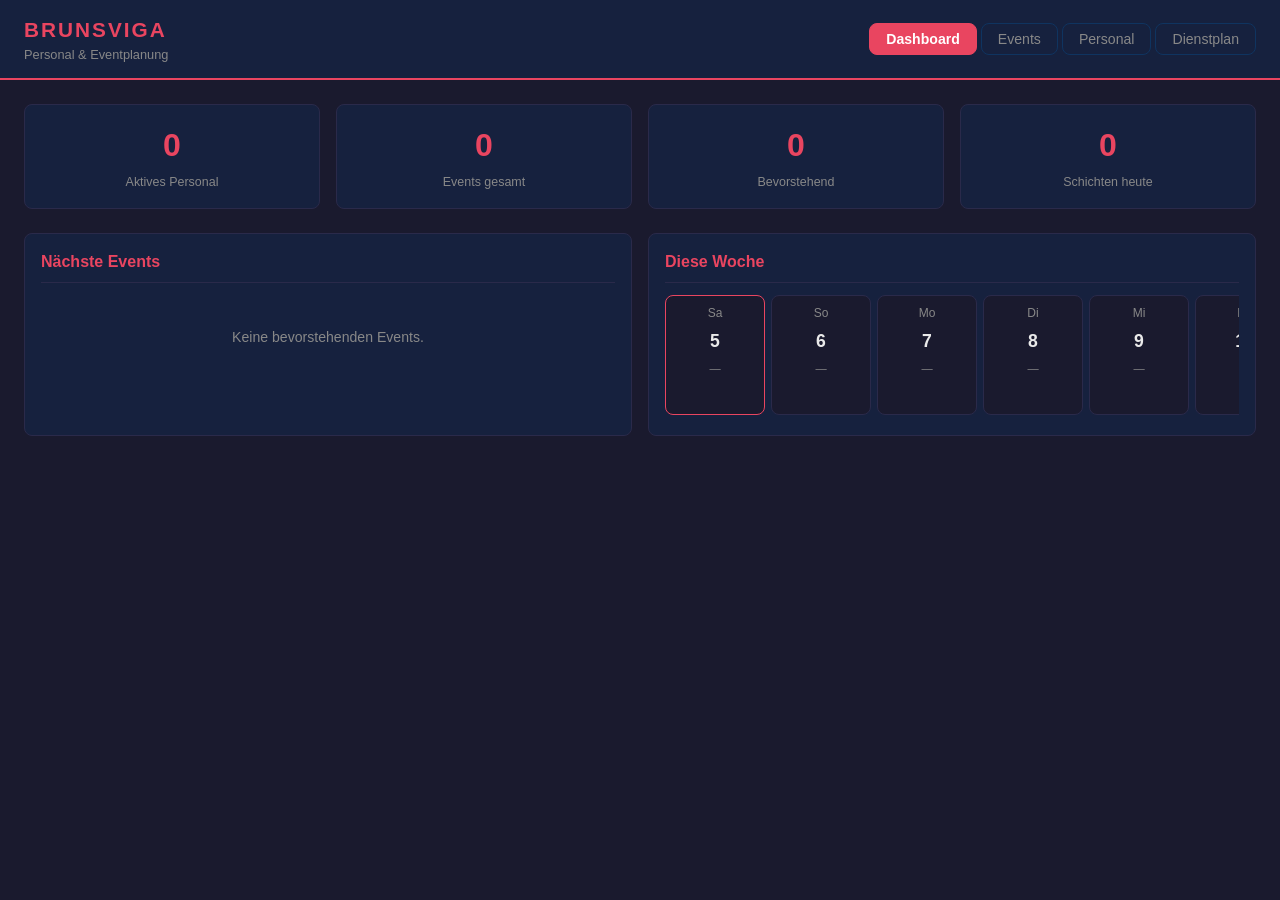
==== index.html @ 2c21cad6 "Initial commit: Brunsviga Dienstplan & Eventplanung Vanilla JS/CSS single-page app mit localStorage-" ====
<!DOCTYPE html>
<html lang="de">
<head>
  <meta charset="UTF-8" />
  <meta name="viewport" content="width=device-width, initial-scale=1.0" />
  <title>Brunsviga — Dienstplanung</title>
  <link rel="stylesheet" href="style.css" />
</head>
<body>
<div id="app">

  <!-- ── Header ── -->
  <header>
    <div>
      <h1>Brunsviga</h1>
      <div class="subtitle">Personal &amp; Eventplanung</div>
    </div>
    <nav>
      <button data-tab="dashboard" class="active">Dashboard</button>
      <button data-tab="events">Events</button>
      <button data-tab="staff">Personal</button>
      <button data-tab="roster">Dienstplan</button>
    </nav>
  </header>

  <main>

    <!-- ══════════════════════════════════════ -->
    <!-- TAB: DASHBOARD                         -->
    <!-- ══════════════════════════════════════ -->
    <div id="tab-dashboard" class="tab-content active">

      <div class="stat-grid">
        <div class="stat">
          <div class="stat-number" id="stat-staff">0</div>
          <div class="stat-label">Aktives Personal</div>
        </div>
        <div class="stat">
          <div class="stat-number" id="stat-events">0</div>
          <div class="stat-label">Events gesamt</div>
        </div>
        <div class="stat">
          <div class="stat-number" id="stat-upcoming">0</div>
          <div class="stat-label">Bevorstehend</div>
        </div>
        <div class="stat">
          <div class="stat-number" id="stat-shifts-today">0</div>
          <div class="stat-label">Schichten heute</div>
        </div>
      </div>

      <div class="grid-2">
        <div class="card">
          <h2>Nächste Events</h2>
          <div class="item-list" id="upcoming-events"></div>
        </div>
        <div class="card">
          <h2>Diese Woche</h2>
          <div class="week-strip" id="week-strip"></div>
        </div>
      </div>
    </div>

    <!-- ══════════════════════════════════════ -->
    <!-- TAB: EVENTS                            -->
    <!-- ══════════════════════════════════════ -->
    <div id="tab-events" class="tab-content">
      <div class="section-header">
        <h2>Events</h2>
        <div style="display:flex;gap:10px;align-items:center">
          <select id="events-filter" onchange="renderEvents()" style="width:auto">
            <option value="upcoming">Bevorstehend</option>
            <option value="all">Alle</option>
            <option value="past">Vergangen</option>
          </select>
          <button class="btn btn-primary" onclick="openEventModal(null)">+ Neues Event</button>
        </div>
      </div>
      <div class="item-list" id="events-list"></div>
    </div>

    <!-- ══════════════════════════════════════ -->
    <!-- TAB: PERSONAL                          -->
    <!-- ══════════════════════════════════════ -->
    <div id="tab-staff" class="tab-content">
      <div class="section-header">
        <h2>Personal</h2>
        <button class="btn btn-primary" onclick="openStaffModal(null)">+ Neue Person</button>
      </div>
      <div class="item-list" id="staff-list"></div>
    </div>

    <!-- ══════════════════════════════════════ -->
    <!-- TAB: DIENSTPLAN                        -->
    <!-- ══════════════════════════════════════ -->
    <div id="tab-roster" class="tab-content">
      <div class="section-header">
        <h2>Dienstplan</h2>
        <div style="display:flex;gap:10px;align-items:center">
          <input type="date" id="roster-date" onchange="renderRoster()" style="width:auto" />
          <button class="btn btn-ghost" onclick="exportRosterCSV()">CSV Export</button>
          <button class="btn btn-primary" onclick="openShiftModal(null)">+ Schicht eintragen</button>
        </div>
      </div>
      <table class="roster-table">
        <thead>
          <tr>
            <th>Name</th>
            <th>Rolle</th>
            <th>Uhrzeit</th>
            <th>Event</th>
            <th>Notiz</th>
            <th></th>
          </tr>
        </thead>
        <tbody id="roster-tbody"></tbody>
      </table>
    </div>

  </main>
</div>

<!-- ══════════════════════════════════════════ -->
<!-- MODAL: Personal anlegen / bearbeiten      -->
<!-- ══════════════════════════════════════════ -->
<div class="modal-overlay" id="staff-modal">
  <div class="modal">
    <h2 id="staff-modal-title">Neues Personal</h2>

    <div class="form-group">
      <label>Name *</label>
      <input type="text" id="sf-name" placeholder="Vorname Nachname" />
    </div>
    <div class="form-row">
      <div class="form-group">
        <label>Hauptrolle</label>
        <select id="sf-role"></select>
      </div>
      <div class="form-group">
        <label>Telefon</label>
        <input type="tel" id="sf-phone" placeholder="+49 …" />
      </div>
    </div>
    <div class="form-group">
      <label>Notizen</label>
      <textarea id="sf-notes" placeholder="Besonderheiten, Verfügbarkeit, …"></textarea>
    </div>
    <div class="form-group" style="flex-direction:row;align-items:center;gap:10px">
      <input type="checkbox" id="sf-active" style="width:auto" checked />
      <label for="sf-active" style="text-transform:none;font-size:0.9rem">Aktiv (im Dienstplan verfügbar)</label>
    </div>

    <div class="btn-row">
      <button class="btn btn-primary" onclick="saveStaffModal()">Speichern</button>
      <button class="btn btn-ghost" onclick="closeModal('staff-modal')">Abbrechen</button>
    </div>
  </div>
</div>

<!-- ══════════════════════════════════════════ -->
<!-- MODAL: Event anlegen / bearbeiten         -->
<!-- ══════════════════════════════════════════ -->
<div class="modal-overlay" id="event-modal">
  <div class="modal">
    <h2 id="event-modal-title">Neues Event</h2>

    <div class="form-group">
      <label>Titel *</label>
      <input type="text" id="ef-title" placeholder="z.B. Kabarettabend mit …" />
    </div>
    <div class="form-row">
      <div class="form-group">
        <label>Datum</label>
        <input type="date" id="ef-date" />
      </div>
      <div class="form-group">
        <label>Typ</label>
        <select id="ef-type"></select>
      </div>
    </div>
    <div class="form-row">
      <div class="form-group">
        <label>Beginn</label>
        <input type="time" id="ef-start" />
      </div>
      <div class="form-group">
        <label>Ende</label>
        <input type="time" id="ef-end" />
      </div>
    </div>
    <div class="form-group">
      <label>Notizen</label>
      <textarea id="ef-notes" placeholder="Infos für das Team, Besonderheiten, …"></textarea>
    </div>

    <div class="form-group">
      <label>Benötigtes Personal</label>
      <div id="required-staff-rows"></div>
      <button class="btn btn-ghost btn-sm mt8" onclick="addRequiredStaffRow()">+ Rolle hinzufügen</button>
    </div>

    <div class="btn-row">
      <button class="btn btn-primary" onclick="saveEventModal()">Speichern</button>
      <button class="btn btn-ghost" onclick="closeModal('event-modal')">Abbrechen</button>
    </div>
  </div>
</div>

<!-- ══════════════════════════════════════════ -->
<!-- MODAL: Besetzung (Staff zuweisen)         -->
<!-- ══════════════════════════════════════════ -->
<div class="modal-overlay" id="assign-modal">
  <div class="modal">
    <h2>Besetzung</h2>
    <div id="assign-event-name" style="color:var(--text-muted);margin-bottom:8px;font-size:0.9rem"></div>
    <div id="assign-required-summary"></div>
    <div class="item-list mt16" id="assign-staff-list"></div>
    <div class="btn-row">
      <button class="btn btn-primary" onclick="saveAssignModal()">Speichern</button>
      <button class="btn btn-ghost" onclick="closeModal('assign-modal')">Abbrechen</button>
    </div>
  </div>
</div>

<!-- ══════════════════════════════════════════ -->
<!-- MODAL: Schicht eintragen / bearbeiten     -->
<!-- ══════════════════════════════════════════ -->
<div class="modal-overlay" id="shift-modal">
  <div class="modal">
    <h2 id="shift-modal-title">Neue Schicht</h2>

    <div class="form-group">
      <label>Person *</label>
      <select id="shf-staff"></select>
    </div>
    <div class="form-row">
      <div class="form-group">
        <label>Datum</label>
        <input type="date" id="shf-date" />
      </div>
      <div class="form-group">
        <label>Rolle</label>
        <select id="shf-role"></select>
      </div>
    </div>
    <div class="form-row">
      <div class="form-group">
        <label>Von</label>
        <input type="time" id="shf-start" />
      </div>
      <div class="form-group">
        <label>Bis</label>
        <input type="time" id="shf-end" />
      </div>
    </div>
    <div class="form-group">
      <label>Verknüpftes Event (optional)</label>
      <select id="shf-event"></select>
    </div>
    <div class="form-group">
      <label>Notiz</label>
      <input type="text" id="shf-notes" placeholder="z.B. bitte früher kommen" />
    </div>

    <div class="btn-row">
      <button class="btn btn-primary" onclick="saveShiftModal()">Speichern</button>
      <button class="btn btn-ghost" onclick="closeModal('shift-modal')">Abbrechen</button>
    </div>
  </div>
</div>

<script src="app.js"></script>
</body>
</html>
---- style.css ----
:root {
  --bg: #1a1a2e;
  --surface: #16213e;
  --surface2: #0f3460;
  --accent: #e94560;
  --accent2: #533483;
  --text: #eaeaea;
  --text-muted: #888;
  --green: #2ecc71;
  --amber: #f39c12;
  --red: #e74c3c;
  --radius: 8px;
  --gap: 16px;
}

* { box-sizing: border-box; margin: 0; padding: 0; }

body {
  font-family: -apple-system, BlinkMacSystemFont, 'Segoe UI', sans-serif;
  background: var(--bg);
  color: var(--text);
  font-size: 15px;
  line-height: 1.5;
}

/* ── Layout ── */
#app { display: flex; flex-direction: column; min-height: 100vh; }

header {
  background: var(--surface);
  padding: 14px 24px;
  display: flex;
  align-items: center;
  gap: 24px;
  border-bottom: 2px solid var(--accent);
}

header h1 {
  font-size: 1.3rem;
  font-weight: 700;
  color: var(--accent);
  letter-spacing: 2px;
  text-transform: uppercase;
}

header .subtitle {
  font-size: 0.8rem;
  color: var(--text-muted);
}

nav {
  display: flex;
  gap: 4px;
  margin-left: auto;
}

nav button {
  background: transparent;
  border: 1px solid var(--surface2);
  color: var(--text-muted);
  padding: 7px 16px;
  border-radius: var(--radius);
  cursor: pointer;
  font-size: 0.88rem;
  transition: all 0.15s;
}

nav button:hover { color: var(--text); border-color: var(--accent2); }
nav button.active {
  background: var(--accent);
  color: #fff;
  border-color: var(--accent);
  font-weight: 600;
}

main { flex: 1; padding: 24px; }

.tab-content { display: none; }
.tab-content.active { display: block; }

/* ── Cards / Grid ── */
.grid-2 {
  display: grid;
  grid-template-columns: 1fr 1fr;
  gap: var(--gap);
}

.grid-3 {
  display: grid;
  grid-template-columns: repeat(3, 1fr);
  gap: var(--gap);
}

.card {
  background: var(--surface);
  border-radius: var(--radius);
  padding: var(--gap);
  border: 1px solid #2a2a4a;
}

.card h2 {
  font-size: 1rem;
  margin-bottom: 12px;
  color: var(--accent);
  border-bottom: 1px solid #2a2a4a;
  padding-bottom: 8px;
}

.card h3 {
  font-size: 0.9rem;
  margin-bottom: 10px;
  color: var(--text);
}

/* ── Forms ── */
.form-group {
  display: flex;
  flex-direction: column;
  gap: 6px;
  margin-bottom: 12px;
}

.form-group label {
  font-size: 0.8rem;
  color: var(--text-muted);
  text-transform: uppercase;
  letter-spacing: 0.5px;
}

input, select, textarea {
  background: var(--bg);
  border: 1px solid #2a2a4a;
  color: var(--text);
  padding: 8px 10px;
  border-radius: var(--radius);
  font-size: 0.9rem;
  font-family: inherit;
  width: 100%;
}

input:focus, select:focus, textarea:focus {
  outline: none;
  border-color: var(--accent2);
}

textarea { resize: vertical; min-height: 60px; }

.form-row {
  display: flex;
  gap: 10px;
}

.form-row .form-group { flex: 1; }

/* ── Buttons ── */
.btn {
  padding: 8px 18px;
  border-radius: var(--radius);
  border: none;
  cursor: pointer;
  font-size: 0.88rem;
  font-weight: 600;
  transition: opacity 0.15s;
}

.btn:hover { opacity: 0.85; }
.btn-primary { background: var(--accent); color: #fff; }
.btn-secondary { background: var(--accent2); color: #fff; }
.btn-ghost {
  background: transparent;
  border: 1px solid #2a2a4a;
  color: var(--text-muted);
}

.btn-ghost:hover { color: var(--text); border-color: var(--accent2); }
.btn-danger { background: var(--red); color: #fff; }
.btn-sm { padding: 4px 10px; font-size: 0.8rem; }

.btn-row {
  display: flex;
  gap: 8px;
  margin-top: 12px;
}

/* ── Lists ── */
.item-list { display: flex; flex-direction: column; gap: 8px; }

.item {
  background: var(--bg);
  border: 1px solid #2a2a4a;
  border-radius: var(--radius);
  padding: 10px 12px;
  display: flex;
  align-items: center;
  gap: 10px;
}

.item:hover { border-color: var(--accent2); }

.item-info { flex: 1; }
.item-title { font-weight: 600; font-size: 0.9rem; }
.item-meta { font-size: 0.78rem; color: var(--text-muted); margin-top: 2px; }

.item-actions { display: flex; gap: 6px; }

/* ── Tags / Badges ── */
.badge {
  display: inline-block;
  padding: 2px 8px;
  border-radius: 99px;
  font-size: 0.72rem;
  font-weight: 600;
  text-transform: uppercase;
  letter-spacing: 0.5px;
}

.badge-green { background: rgba(46,204,113,0.2); color: var(--green); }
.badge-amber { background: rgba(243,156,18,0.2); color: var(--amber); }
.badge-red { background: rgba(231,76,60,0.2); color: var(--red); }
.badge-blue { background: rgba(83,52,131,0.3); color: #a98edd; }
.badge-gray { background: rgba(136,136,136,0.2); color: var(--text-muted); }

/* ── Dashboard stats ── */
.stat-grid {
  display: grid;
  grid-template-columns: repeat(4, 1fr);
  gap: var(--gap);
  margin-bottom: 24px;
}

.stat {
  background: var(--surface);
  border-radius: var(--radius);
  padding: 16px;
  border: 1px solid #2a2a4a;
  text-align: center;
}

.stat-number {
  font-size: 2rem;
  font-weight: 700;
  color: var(--accent);
}

.stat-label {
  font-size: 0.78rem;
  color: var(--text-muted);
  margin-top: 4px;
}

/* ── Calendar strip ── */
.week-strip {
  display: flex;
  gap: 6px;
  overflow-x: auto;
  padding-bottom: 4px;
}

.day-col {
  flex: 0 0 100px;
  background: var(--bg);
  border: 1px solid #2a2a4a;
  border-radius: var(--radius);
  padding: 8px;
  min-height: 120px;
}

.day-col.today { border-color: var(--accent); }

.day-header {
  font-size: 0.75rem;
  color: var(--text-muted);
  text-align: center;
  margin-bottom: 6px;
}

.day-date {
  font-size: 1.1rem;
  font-weight: 700;
  text-align: center;
  margin-bottom: 6px;
}

.day-event {
  background: var(--accent2);
  border-radius: 4px;
  padding: 3px 5px;
  font-size: 0.72rem;
  margin-bottom: 3px;
  cursor: pointer;
  white-space: nowrap;
  overflow: hidden;
  text-overflow: ellipsis;
}

/* ── Modal ── */
.modal-overlay {
  display: none;
  position: fixed;
  inset: 0;
  background: rgba(0,0,0,0.7);
  z-index: 100;
  align-items: center;
  justify-content: center;
}

.modal-overlay.open { display: flex; }

.modal {
  background: var(--surface);
  border-radius: var(--radius);
  padding: 24px;
  width: 520px;
  max-width: 95vw;
  max-height: 85vh;
  overflow-y: auto;
  border: 1px solid var(--accent2);
}

.modal h2 {
  font-size: 1.1rem;
  margin-bottom: 16px;
  color: var(--accent);
}

/* ── Dienstplan table ── */
.roster-table {
  width: 100%;
  border-collapse: collapse;
  font-size: 0.85rem;
}

.roster-table th {
  background: var(--surface2);
  padding: 8px 10px;
  text-align: left;
  font-size: 0.78rem;
  color: var(--text-muted);
  text-transform: uppercase;
}

.roster-table td {
  padding: 8px 10px;
  border-bottom: 1px solid #2a2a4a;
  vertical-align: middle;
}

.roster-table tr:hover td { background: rgba(255,255,255,0.03); }

/* ── Utility ── */
.section-header {
  display: flex;
  align-items: center;
  justify-content: space-between;
  margin-bottom: 16px;
}

.section-header h2 {
  font-size: 1.1rem;
  font-weight: 700;
}

.empty-state {
  text-align: center;
  padding: 32px;
  color: var(--text-muted);
  font-size: 0.88rem;
}

.mt8 { margin-top: 8px; }
.mt16 { margin-top: 16px; }
.mt24 { margin-top: 24px; }
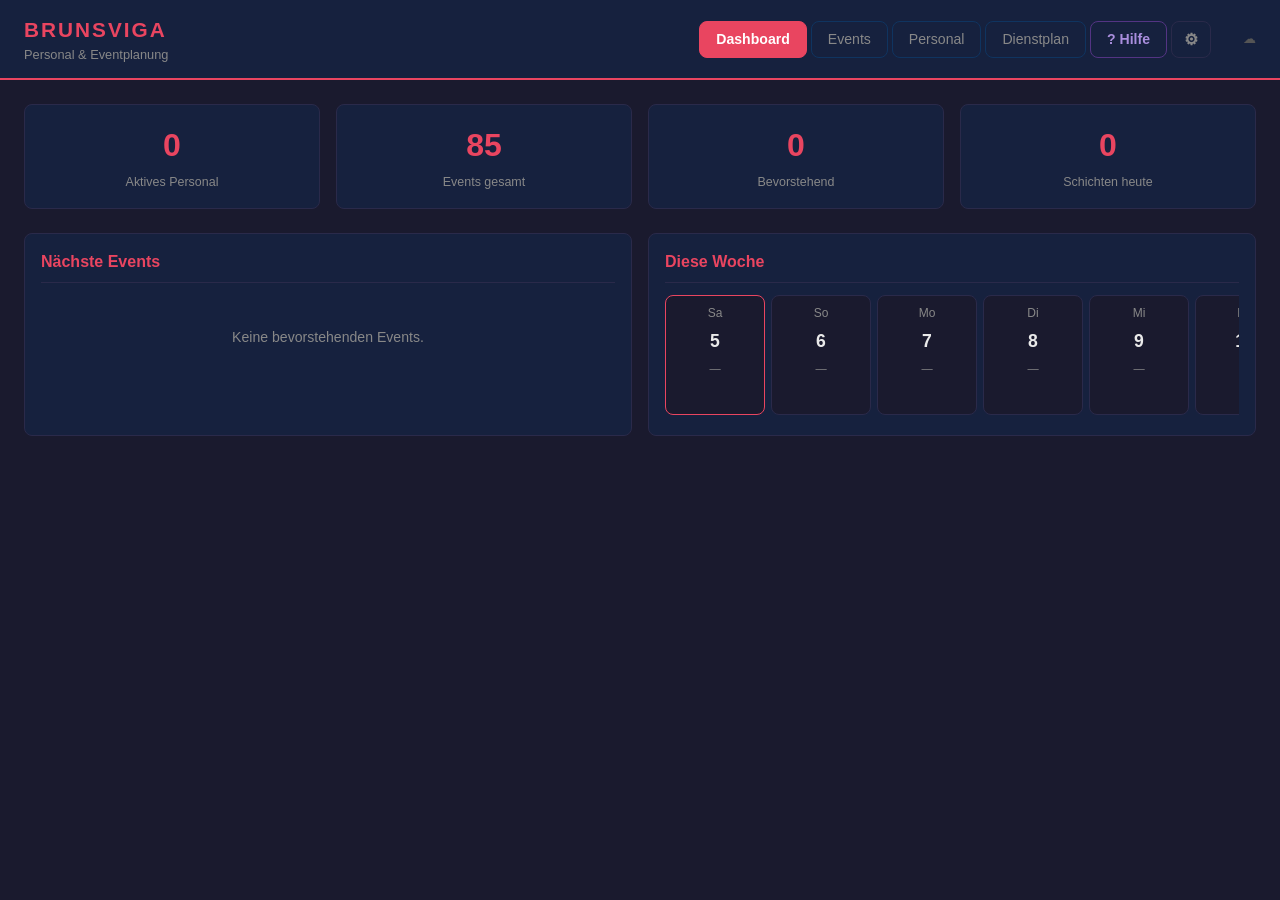
==== commit 406a69e9: "Add Gist-Sync, Anleitung, Passwortschutz, 85 Events voreingetragen - GitHub Gist Auto-Sync bei jedem" ====
--- a/index.html
+++ b/index.html
@@ -20,7 +20,10 @@
       <button data-tab="events">Events</button>
       <button data-tab="staff">Personal</button>
       <button data-tab="roster">Dienstplan</button>
+      <a href="anleitung.html" target="_blank" style="padding:7px 16px;border-radius:8px;border:1px solid #533483;color:#a98edd;text-decoration:none;font-size:0.88rem;font-weight:600">? Hilfe</a>
+      <button class="btn btn-ghost" onclick="openSettingsModal()" title="Cloud-Backup einrichten" style="font-size:1rem;padding:7px 12px">⚙</button>
     </nav>
+    <div id="sync-status" style="font-size:0.8rem;color:#555;white-space:nowrap;margin-left:8px"></div>
   </header>
 
   <main>
@@ -269,6 +272,51 @@
   </div>
 </div>
 
+<!-- ══════════════════════════════════════════ -->
+<!-- MODAL: Einstellungen / Cloud-Backup       -->
+<!-- ══════════════════════════════════════════ -->
+<div class="modal-overlay" id="settings-modal">
+  <div class="modal" style="width:560px">
+    <h2>⚙ Cloud-Backup (GitHub Gist)</h2>
+
+    <p style="font-size:0.88rem;color:#888;margin-bottom:16px">
+      Alle Daten werden bei jedem Speichern automatisch in ein privates GitHub Gist gesichert.
+      So gehen keine Daten verloren — auch wenn du den Browser-Cache leerst oder ein anderes Gerät nutzt.
+    </p>
+
+    <div class="form-group">
+      <label>GitHub Personal Access Token</label>
+      <input type="password" id="cfg-token" placeholder="ghp_xxxxxxxxxxxxxxxxxxxx" autocomplete="off" />
+      <span style="font-size:0.78rem;color:#666;margin-top:4px;display:block">
+        Nur „Gist"-Berechtigung nötig. Token wird nur lokal in diesem Browser gespeichert.
+      </span>
+    </div>
+
+    <div class="form-group">
+      <label>Gist-ID (wird beim ersten Speichern automatisch eingetragen)</label>
+      <input type="text" id="cfg-gist-id" placeholder="Wird automatisch erstellt …" autocomplete="off" />
+      <span style="font-size:0.78rem;color:#666;margin-top:4px;display:block">
+        Um auf einem anderen Gerät dieselben Daten zu nutzen: Token + diese ID dort eingeben.
+      </span>
+    </div>
+
+    <div style="background:#0d0d1a;border-radius:8px;padding:14px;margin:12px 0;font-size:0.82rem;color:#888;line-height:1.7">
+      <strong style="color:#eaeaea;display:block;margin-bottom:6px">Einmalige Einrichtung (5 Minuten):</strong>
+      1. github.com aufrufen → oben rechts auf dein Profilbild klicken → „Settings"<br>
+      2. Ganz unten links: „Developer settings" → „Personal access tokens" → „Tokens (classic)"<br>
+      3. „Generate new token (classic)" → Name z.B. „Brunsviga" → Haken bei <strong style="color:#a98edd">gist</strong> → „Generate"<br>
+      4. Den angezeigten Token kopieren und hier oben einfügen → „Verbinden"
+    </div>
+
+    <div class="btn-row">
+      <button class="btn btn-primary" onclick="saveSettings()">Verbinden &amp; sofort synchronisieren</button>
+      <button class="btn btn-ghost" onclick="closeModal('settings-modal')">Abbrechen</button>
+      <button class="btn btn-danger" onclick="clearSettings()" style="margin-left:auto">Verbindung trennen</button>
+    </div>
+  </div>
+</div>
+
+<script src="seed.js"></script>
 <script src="app.js"></script>
 </body>
 </html>
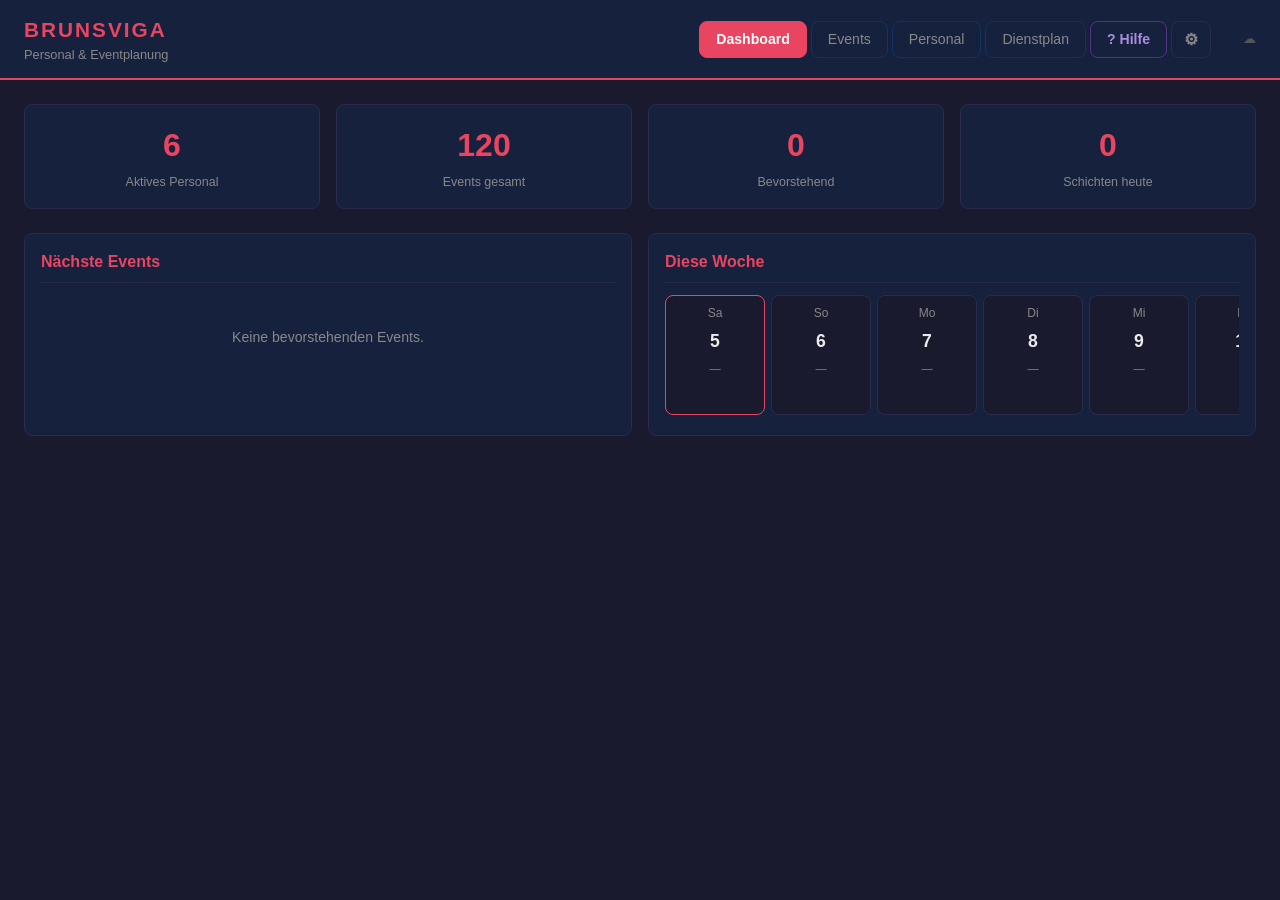
==== commit cbfce587: "feat: enriched views, absence roles, better delete confirmations - Add Krank/Frei/Schule as shift ro" ====
--- a/index.html
+++ b/index.html
@@ -97,27 +97,23 @@
     <!-- TAB: DIENSTPLAN                        -->
     <!-- ══════════════════════════════════════ -->
     <div id="tab-roster" class="tab-content">
-      <div class="section-header">
+      <div class="section-header" style="flex-wrap:wrap;gap:8px">
         <h2>Dienstplan</h2>
-        <div style="display:flex;gap:10px;align-items:center">
-          <input type="date" id="roster-date" onchange="renderRoster()" style="width:auto" />
-          <button class="btn btn-ghost" onclick="exportRosterCSV()">CSV Export</button>
-          <button class="btn btn-primary" onclick="openShiftModal(null)">+ Schicht eintragen</button>
-        </div>
-      </div>
-      <table class="roster-table">
-        <thead>
-          <tr>
-            <th>Name</th>
-            <th>Rolle</th>
-            <th>Uhrzeit</th>
-            <th>Event</th>
-            <th>Notiz</th>
-            <th></th>
-          </tr>
-        </thead>
-        <tbody id="roster-tbody"></tbody>
-      </table>
+        <div style="display:flex;gap:6px;align-items:center;flex-wrap:wrap;margin-left:auto">
+          <div style="display:flex;gap:2px">
+            <button class="btn btn-ghost btn-sm view-btn" data-view="day"   onclick="setRosterView('day')">Tag</button>
+            <button class="btn btn-primary btn-sm view-btn" data-view="week"  onclick="setRosterView('week')">Woche</button>
+            <button class="btn btn-ghost btn-sm view-btn" data-view="month" onclick="setRosterView('month')">Monat</button>
+          </div>
+          <button class="btn btn-ghost btn-sm" onclick="rosterNav(-1)">‹</button>
+          <span id="roster-nav-label" style="font-size:0.85rem;min-width:140px;text-align:center;color:var(--text-muted)"></span>
+          <button class="btn btn-ghost btn-sm" onclick="rosterNav(1)">›</button>
+          <button class="btn btn-ghost btn-sm" onclick="rosterNavToday()">Heute</button>
+          <button class="btn btn-ghost btn-sm" onclick="exportRosterCSV()">CSV</button>
+          <button class="btn btn-primary btn-sm" onclick="openShiftModal(null)">+ Schicht</button>
+        </div>
+      </div>
+      <div id="roster-content"></div>
     </div>
 
   </main>
@@ -190,6 +186,10 @@
         <label>Ende</label>
         <input type="time" id="ef-end" />
       </div>
+    </div>
+    <div class="form-group">
+      <label>Veranstalter</label>
+      <input type="text" id="ef-veranstalter" placeholder="z.B. Brunsviga e.V., Gastveranstalter …" />
     </div>
     <div class="form-group">
       <label>Notizen</label>
@@ -273,47 +273,119 @@
 </div>
 
 <!-- ══════════════════════════════════════════ -->
-<!-- MODAL: Einstellungen / Cloud-Backup       -->
+<!-- MODAL: Einstellungen                      -->
 <!-- ══════════════════════════════════════════ -->
 <div class="modal-overlay" id="settings-modal">
-  <div class="modal" style="width:560px">
-    <h2>⚙ Cloud-Backup (GitHub Gist)</h2>
-
-    <p style="font-size:0.88rem;color:#888;margin-bottom:16px">
-      Alle Daten werden bei jedem Speichern automatisch in ein privates GitHub Gist gesichert.
-      So gehen keine Daten verloren — auch wenn du den Browser-Cache leerst oder ein anderes Gerät nutzt.
-    </p>
-
-    <div class="form-group">
-      <label>GitHub Personal Access Token</label>
-      <input type="password" id="cfg-token" placeholder="ghp_xxxxxxxxxxxxxxxxxxxx" autocomplete="off" />
-      <span style="font-size:0.78rem;color:#666;margin-top:4px;display:block">
-        Nur „Gist"-Berechtigung nötig. Token wird nur lokal in diesem Browser gespeichert.
-      </span>
-    </div>
-
-    <div class="form-group">
-      <label>Gist-ID (wird beim ersten Speichern automatisch eingetragen)</label>
-      <input type="text" id="cfg-gist-id" placeholder="Wird automatisch erstellt …" autocomplete="off" />
-      <span style="font-size:0.78rem;color:#666;margin-top:4px;display:block">
-        Um auf einem anderen Gerät dieselben Daten zu nutzen: Token + diese ID dort eingeben.
-      </span>
-    </div>
-
-    <div style="background:#0d0d1a;border-radius:8px;padding:14px;margin:12px 0;font-size:0.82rem;color:#888;line-height:1.7">
-      <strong style="color:#eaeaea;display:block;margin-bottom:6px">Einmalige Einrichtung (5 Minuten):</strong>
-      1. github.com aufrufen → oben rechts auf dein Profilbild klicken → „Settings"<br>
-      2. Ganz unten links: „Developer settings" → „Personal access tokens" → „Tokens (classic)"<br>
-      3. „Generate new token (classic)" → Name z.B. „Brunsviga" → Haken bei <strong style="color:#a98edd">gist</strong> → „Generate"<br>
-      4. Den angezeigten Token kopieren und hier oben einfügen → „Verbinden"
-    </div>
-
-    <div class="btn-row">
-      <button class="btn btn-primary" onclick="saveSettings()">Verbinden &amp; sofort synchronisieren</button>
-      <button class="btn btn-ghost" onclick="closeModal('settings-modal')">Abbrechen</button>
-      <button class="btn btn-danger" onclick="clearSettings()" style="margin-left:auto">Verbindung trennen</button>
-    </div>
-  </div>
+  <div class="modal" style="width:600px;max-height:88vh">
+
+    <!-- Tabs -->
+    <div style="display:flex;gap:4px;margin-bottom:20px;border-bottom:1px solid #2a2a4a;padding-bottom:12px">
+      <button class="btn btn-primary btn-sm settings-tab active" data-stab="cloud">☁ Cloud-Backup</button>
+      <button class="btn btn-ghost btn-sm settings-tab" data-stab="versions">🕐 Versionshistorie</button>
+      <button class="btn btn-ghost btn-sm settings-tab" data-stab="import">📂 Import / Export</button>
+    </div>
+
+    <!-- ── Tab: Cloud-Backup ── -->
+    <div id="stab-cloud" class="stab-content">
+      <p style="font-size:0.88rem;color:#888;margin-bottom:16px">
+        Daten werden bei jedem Speichern automatisch in ein privates GitHub Gist gesichert.
+      </p>
+      <div class="form-group">
+        <label>GitHub Personal Access Token</label>
+        <input type="password" id="cfg-token" placeholder="ghp_xxxxxxxxxxxxxxxxxxxx" autocomplete="off" />
+        <span style="font-size:0.78rem;color:#666;margin-top:4px;display:block">Nur „gist"-Berechtigung nötig.</span>
+      </div>
+      <div class="form-group">
+        <label>Gist-ID</label>
+        <input type="text" id="cfg-gist-id" placeholder="Wird automatisch erstellt …" autocomplete="off" />
+        <span style="font-size:0.78rem;color:#666;margin-top:4px;display:block">Beim ersten Verbinden automatisch ausgefüllt.</span>
+      </div>
+      <div style="background:#0d0d1a;border-radius:8px;padding:12px;margin:10px 0;font-size:0.82rem;color:#888;line-height:1.7">
+        <strong style="color:#eaeaea;display:block;margin-bottom:4px">Einmalige Einrichtung:</strong>
+        github.com → Profilbild → Settings → Developer settings → Personal access tokens → Tokens (classic)
+        → Generate new token → Haken bei <strong style="color:#a98edd">gist</strong> → Generate → Token kopieren → hier einfügen
+      </div>
+      <div class="btn-row">
+        <button class="btn btn-primary" onclick="saveSettings()">Verbinden &amp; synchronisieren</button>
+        <button class="btn btn-ghost" onclick="closeModal('settings-modal')">Abbrechen</button>
+        <button class="btn btn-danger" onclick="clearSettings()" style="margin-left:auto">Trennen</button>
+      </div>
+    </div>
+
+    <!-- ── Tab: Versionshistorie ── -->
+    <div id="stab-versions" class="stab-content" style="display:none">
+      <p style="font-size:0.88rem;color:#888;margin-bottom:14px">
+        GitHub speichert automatisch jede Version. Hier kannst du frühere Stände ansehen und wiederherstellen.
+      </p>
+      <button class="btn btn-secondary" onclick="loadVersionHistory()" style="margin-bottom:14px">Versionen laden</button>
+      <div id="version-list" class="item-list" style="max-height:320px;overflow-y:auto"></div>
+      <div class="btn-row" style="margin-top:14px">
+        <button class="btn btn-ghost" onclick="closeModal('settings-modal')">Schließen</button>
+      </div>
+    </div>
+
+    <!-- ── Tab: Import / Export ── -->
+    <div id="stab-import" class="stab-content" style="display:none">
+      <p style="font-size:0.88rem;color:#888;margin-bottom:16px">
+        Vollbackup als JSON, oder Personal/Events aus einer CSV-Tabelle importieren.
+      </p>
+
+      <h3 style="font-size:0.9rem;color:var(--text);margin-bottom:10px">JSON Vollbackup</h3>
+      <div class="btn-row" style="margin-bottom:20px">
+        <button class="btn btn-secondary" onclick="downloadJSONBackup()">⬇ Backup herunterladen</button>
+        <button class="btn btn-ghost"     onclick="restoreFromJSON()">⬆ Backup wiederherstellen</button>
+      </div>
+
+      <h3 style="font-size:0.9rem;color:var(--text);margin-bottom:6px">CSV-Import</h3>
+      <p style="font-size:0.82rem;color:#666;margin-bottom:10px">
+        Spalten mit Semikolon trennen. Excel → Speichern als → CSV (Trennzeichen-getrennt).
+      </p>
+      <div style="display:grid;grid-template-columns:1fr 1fr;gap:10px;margin-bottom:12px">
+        <div style="background:#0d0d1a;border-radius:8px;padding:12px">
+          <div style="font-size:0.82rem;font-weight:700;margin-bottom:6px">Personal</div>
+          <div style="font-size:0.75rem;color:#666;margin-bottom:8px">Name · Rolle · Telefon · Notizen · Aktiv</div>
+          <div class="btn-row" style="flex-direction:column;gap:6px">
+            <button class="btn btn-ghost btn-sm" onclick="downloadStaffTemplate()">⬇ Vorlage</button>
+            <button class="btn btn-primary btn-sm" onclick="importStaffCSV()">⬆ Importieren</button>
+          </div>
+        </div>
+        <div style="background:#0d0d1a;border-radius:8px;padding:12px">
+          <div style="font-size:0.82rem;font-weight:700;margin-bottom:6px">Events</div>
+          <div style="font-size:0.75rem;color:#666;margin-bottom:8px">Titel · Datum · Beginn · Ende · Typ · Notizen</div>
+          <div class="btn-row" style="flex-direction:column;gap:6px">
+            <button class="btn btn-ghost btn-sm" onclick="downloadEventsTemplate()">⬇ Vorlage</button>
+            <button class="btn btn-primary btn-sm" onclick="importEventsCSV()">⬆ Importieren</button>
+          </div>
+        </div>
+      </div>
+      <div class="btn-row">
+        <button class="btn btn-ghost" onclick="closeModal('settings-modal')">Schließen</button>
+      </div>
+    </div>
+
+  </div>
+</div>
+
+<script>
+// Settings-Tab-Navigation
+document.querySelectorAll('.settings-tab').forEach(btn => {
+  btn.addEventListener('click', () => {
+    document.querySelectorAll('.settings-tab').forEach(b => {
+      b.classList.remove('active', 'btn-primary');
+      b.classList.add('btn-ghost');
+    });
+    btn.classList.add('active', 'btn-primary');
+    btn.classList.remove('btn-ghost');
+    document.querySelectorAll('.stab-content').forEach(t => t.style.display = 'none');
+    document.getElementById('stab-' + btn.dataset.stab).style.display = 'block';
+  });
+});
+</script>
+
+<div id="ev-tooltip">
+  <div class="tt-title"></div>
+  <div class="tt-meta"></div>
+  <div class="tt-note"></div>
 </div>
 
 <script src="seed.js"></script>
--- a/style.css
+++ b/style.css
@@ -33,6 +33,9 @@
   align-items: center;
   gap: 24px;
   border-bottom: 2px solid var(--accent);
+  position: sticky;
+  top: 0;
+  z-index: 50;
 }
 
 header h1 {
@@ -347,6 +350,109 @@
 
 .roster-table tr:hover td { background: rgba(255,255,255,0.03); }
 
+/* ── Dienstplan: Wochenansicht ── */
+.week-grid {
+  display: grid;
+  grid-template-columns: 110px repeat(7, 1fr);
+  gap: 3px;
+  overflow-x: auto;
+}
+
+.week-cell-header {
+  background: var(--surface2);
+  padding: 7px 6px;
+  font-size: 0.73rem;
+  font-weight: 600;
+  text-align: center;
+  border-radius: 4px;
+  color: var(--text-muted);
+}
+
+.week-cell-header.today { background: var(--accent); color: #fff; }
+
+.week-staff-label {
+  padding: 8px 10px;
+  font-size: 0.82rem;
+  font-weight: 700;
+  display: flex;
+  align-items: center;
+  background: var(--surface);
+  border-radius: 4px;
+}
+
+.week-cell {
+  background: var(--surface);
+  border-radius: 4px;
+  padding: 3px;
+  min-height: 42px;
+  display: flex;
+  flex-direction: column;
+  gap: 2px;
+}
+
+.week-cell.today { background: rgba(233,69,96,0.08); }
+
+.shift-pill {
+  border-radius: 3px;
+  padding: 2px 5px;
+  font-size: 0.7rem;
+  font-weight: 700;
+  color: #fff;
+  white-space: nowrap;
+  overflow: hidden;
+  text-overflow: ellipsis;
+  cursor: default;
+}
+
+/* ── Dienstplan: Monatsansicht ── */
+.month-view {
+  display: grid;
+  grid-template-columns: repeat(7, 1fr);
+  gap: 3px;
+}
+
+.month-weekday-header {
+  text-align: center;
+  font-size: 0.75rem;
+  font-weight: 600;
+  color: var(--text-muted);
+  padding: 8px 4px;
+}
+
+.month-day-cell {
+  background: var(--surface);
+  border-radius: 6px;
+  padding: 5px;
+  min-height: 80px;
+  cursor: pointer;
+  border: 1px solid transparent;
+}
+
+.month-day-cell:hover { border-color: var(--accent2); }
+.month-day-cell.today { border-color: var(--accent); }
+.month-day-cell.other-month { background: transparent; cursor: default; }
+
+.month-day-num {
+  font-size: 0.78rem;
+  font-weight: 700;
+  margin-bottom: 3px;
+  color: var(--text-muted);
+}
+
+.month-day-cell.today .month-day-num { color: var(--accent); }
+
+.month-shift-dot {
+  font-size: 0.65rem;
+  color: #fff;
+  border-radius: 2px;
+  padding: 1px 3px;
+  margin-bottom: 1px;
+  white-space: nowrap;
+  overflow: hidden;
+  text-overflow: ellipsis;
+  font-weight: 600;
+}
+
 /* ── Utility ── */
 .section-header {
   display: flex;
@@ -370,3 +476,59 @@
 .mt8 { margin-top: 8px; }
 .mt16 { margin-top: 16px; }
 .mt24 { margin-top: 24px; }
+
+/* ── Event Tooltip ── */
+#ev-tooltip {
+  position: fixed;
+  z-index: 200;
+  display: none;
+  background: var(--surface);
+  border: 1px solid var(--accent2);
+  border-radius: var(--radius);
+  padding: 12px 14px;
+  max-width: 280px;
+  pointer-events: none;
+  box-shadow: 0 8px 24px rgba(0,0,0,0.5);
+  font-size: 0.85rem;
+  line-height: 1.5;
+}
+#ev-tooltip .tt-title { font-weight: 700; margin-bottom: 4px; color: var(--accent); }
+#ev-tooltip .tt-meta  { font-size: 0.78rem; color: var(--text-muted); }
+#ev-tooltip .tt-note  { font-size: 0.78rem; margin-top: 6px; border-top: 1px solid #2a2a4a; padding-top: 6px; }
+
+/* ── Week view: Veranstaltungs-Zeile ── */
+.week-event-row {
+  background: rgba(83,52,131,0.55);
+  border-radius: 4px;
+  padding: 4px 7px;
+  font-size: 0.75rem;
+  font-weight: 700;
+  color: #e0cfff;
+  border-left: 3px solid #8b68e0;
+  white-space: nowrap;
+  overflow: hidden;
+  text-overflow: ellipsis;
+  cursor: pointer;
+}
+.week-event-row:hover { background: rgba(83,52,131,0.8); }
+
+/* ── Month view: Veranstaltungs-Label ── */
+.month-event-label {
+  background: rgba(83,52,131,0.55);
+  border-radius: 3px;
+  padding: 2px 4px;
+  font-size: 0.65rem;
+  font-weight: 700;
+  color: #e0cfff;
+  border-left: 2px solid #8b68e0;
+  margin-bottom: 2px;
+  white-space: nowrap;
+  overflow: hidden;
+  text-overflow: ellipsis;
+  cursor: pointer;
+}
+.month-event-label:hover { background: rgba(83,52,131,0.8); }
+
+/* ── Klickbares Item ── */
+.item-clickable { cursor: pointer; }
+.item-clickable:hover { border-color: var(--accent); }
